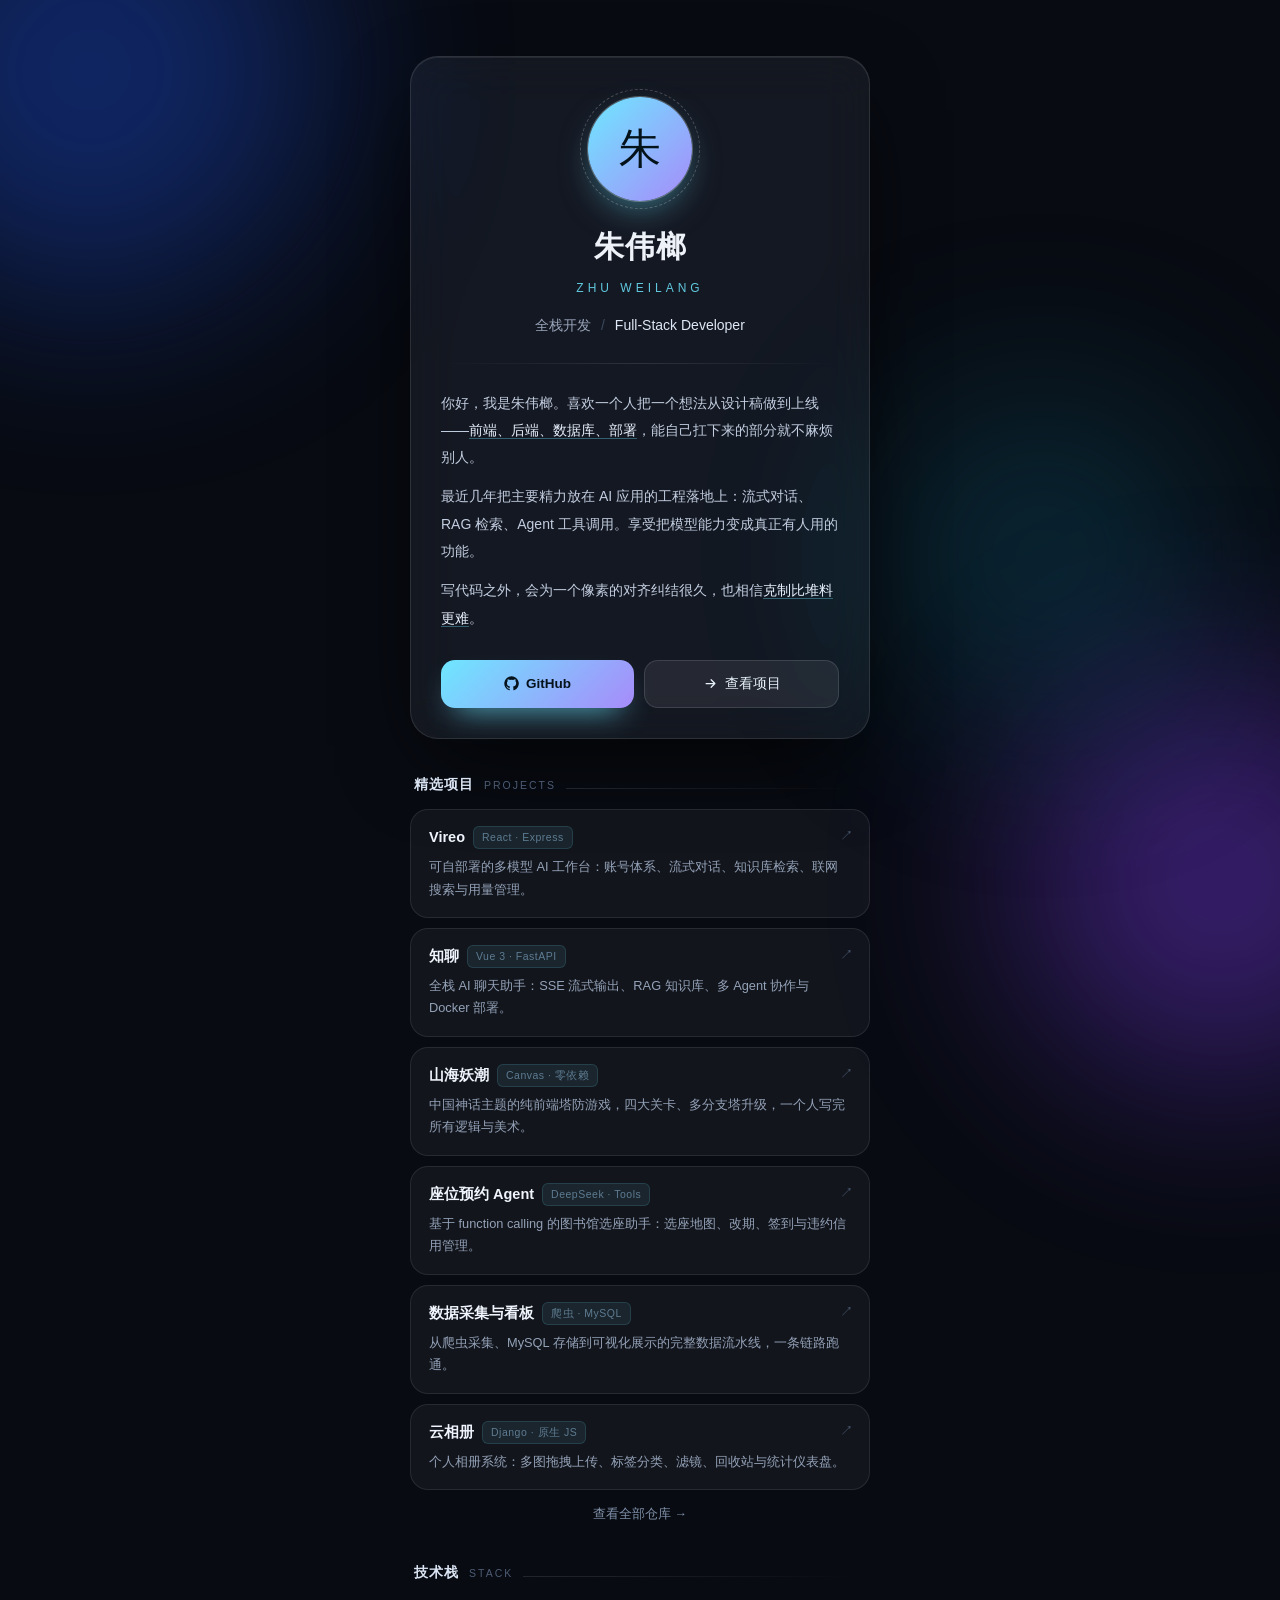
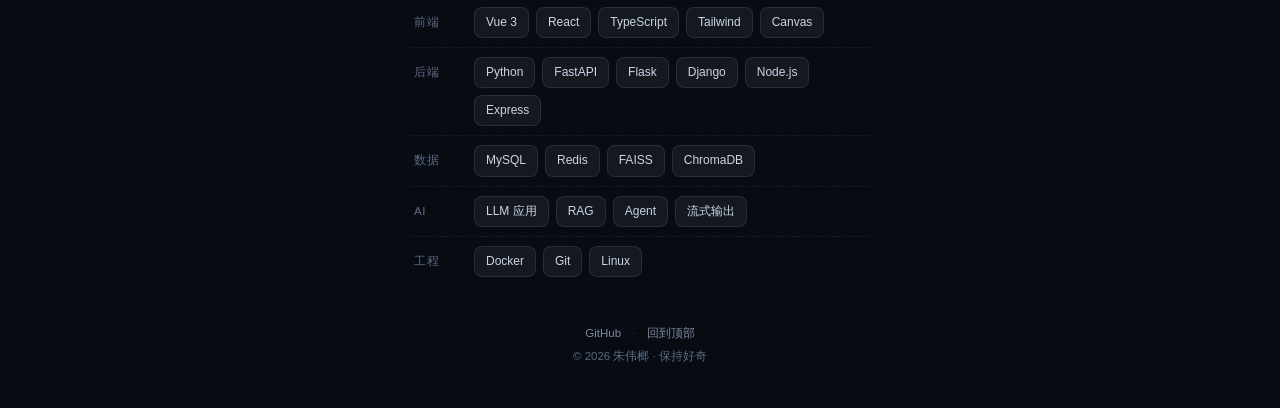
==== index.html @ ce448b97 "个人主页：朱伟榔 · 全栈开发" ====
<!DOCTYPE html>
<html lang="zh-CN">
<head>
<meta charset="UTF-8">
<meta name="viewport" content="width=device-width, initial-scale=1.0">
<title>朱伟榔 · 全栈开发</title>
<meta name="description" content="朱伟榔，全栈开发。用 Vue / React + Python / Node 把想法做成能用的产品，专注 AI 应用的工程落地。">
<meta property="og:title" content="朱伟榔 · 全栈开发">
<meta property="og:description" content="用 Vue / React + Python / Node 把想法做成能用的产品。">
<meta property="og:type" content="profile">
<link rel="icon" href="data:image/svg+xml,%3Csvg xmlns='http://www.w3.org/2000/svg' viewBox='0 0 100 100'%3E%3Cdefs%3E%3ClinearGradient id='g' x1='0' y1='0' x2='1' y2='1'%3E%3Cstop offset='0' stop-color='%236ee7ff'/%3E%3Cstop offset='1' stop-color='%23a78bfa'/%3E%3C/linearGradient%3E%3C/defs%3E%3Crect width='100' height='100' rx='24' fill='url(%23g)'/%3E%3Ctext x='50' y='50' font-size='56' font-family='PingFang SC,Microsoft YaHei,sans-serif' text-anchor='middle' dominant-baseline='central' fill='%2306131c'%3E朱%3C/text%3E%3C/svg%3E">
<style>
:root{--bg:#080b12;--text:#eef2f8;--muted:#98a5ba;--stroke:rgba(255,255,255,.11);--accent:#6ee7ff;--accent2:#a78bfa}
*{box-sizing:border-box;margin:0;padding:0;-webkit-tap-highlight-color:transparent}
html{scroll-behavior:smooth}
body{font-family:"PingFang SC","Hiragino Sans GB","Microsoft YaHei",-apple-system,BlinkMacSystemFont,"Segoe UI",sans-serif;
background:var(--bg);color:var(--text);line-height:1.6;min-height:100vh;padding:56px 20px 40px;overflow-x:hidden;
-webkit-font-smoothing:antialiased;display:flex;flex-direction:column;align-items:center}
.blob{position:fixed;border-radius:50%;filter:blur(100px);opacity:.42;pointer-events:none;z-index:0;animation:float 16s ease-in-out infinite}
.b1{width:460px;height:460px;background:#1d4ed8;top:-160px;left:-140px}
.b2{width:400px;height:400px;background:#7c3aed;bottom:-180px;right:-140px;animation-delay:-6s}
.b3{width:320px;height:320px;background:#0e7490;top:44%;right:6%;animation-delay:-11s;opacity:.3}
@keyframes float{0%,100%{transform:translate3d(0,0,0) scale(1)}50%{transform:translate3d(28px,-38px,0) scale(1.12)}}
.wrap{position:relative;z-index:1;width:100%;max-width:460px}
.wrap > *{animation:rise .85s cubic-bezier(.2,.8,.2,1) both}
.wrap > *:nth-child(2){animation-delay:.16s}
.wrap > *:nth-child(3){animation-delay:.26s}
.wrap > *:nth-child(4){animation-delay:.36s}
@keyframes rise{from{opacity:0;transform:translateY(22px)}to{opacity:1;transform:none}}
.card{background:rgba(255,255,255,.055);border:1px solid var(--stroke);border-radius:28px;padding:40px 30px 30px;
backdrop-filter:blur(24px) saturate(150%);-webkit-backdrop-filter:blur(24px) saturate(150%);
box-shadow:0 30px 90px -24px rgba(0,0,0,.9), inset 0 1px 0 rgba(255,255,255,.08);text-align:center}
.avatar{width:104px;height:104px;margin:0 auto 22px;border-radius:50%;display:grid;place-items:center;position:relative;
font-size:42px;font-weight:500;color:#04121a;background:linear-gradient(135deg,var(--accent),var(--accent2));
box-shadow:0 0 0 1px rgba(255,255,255,.28),0 14px 36px -10px rgba(110,231,255,.55)}
.avatar::after{content:"";position:absolute;inset:-8px;border-radius:50%;border:1px dashed rgba(255,255,255,.22);animation:spin 24s linear infinite}
.avatar img{width:100%;height:100%;border-radius:50%;object-fit:cover}
@keyframes spin{to{transform:rotate(360deg)}}
h1{font-size:30px;font-weight:600;letter-spacing:1px}
.pinyin{font-size:12px;letter-spacing:4px;color:var(--accent);margin-top:8px;opacity:.85}
.role{margin-top:16px;font-size:14px;color:var(--muted)}
.role b{color:#dfe8f6;font-weight:500}
.role span{display:inline-block;margin:0 6px;color:#3c4a60}
.divider{height:1px;margin:26px 0;background:linear-gradient(90deg,transparent,var(--stroke),transparent)}
.bio{font-size:14px;line-height:1.95;color:#c2cee0;text-align:left}
.bio + .bio{margin-top:12px}
.bio em{font-style:normal;color:#e9f2ff;border-bottom:1px solid rgba(110,231,255,.35)}
.links{display:flex;flex-wrap:wrap;gap:10px;margin-top:28px}
.btn{flex:1 1 0;min-width:104px;display:flex;align-items:center;justify-content:center;gap:7px;
padding:12px 10px;border-radius:14px;font-size:13.5px;font-weight:500;color:#e8f1fb;text-decoration:none;
font-family:inherit;background:rgba(255,255,255,.07);border:1px solid rgba(255,255,255,.12);
transition:transform .25s,background .25s,box-shadow .25s;cursor:pointer}
.btn:hover{background:rgba(255,255,255,.14);transform:translateY(-2px);box-shadow:0 12px 26px -12px rgba(0,0,0,.95)}
.btn.primary{background:linear-gradient(135deg,var(--accent),var(--accent2));color:#06131c;border:none;font-weight:600;
box-shadow:0 14px 30px -14px rgba(110,231,255,.9)}
.btn.primary:hover{filter:brightness(1.08)}
.btn svg{width:15px;height:15px;flex:none}
.section{margin-top:34px}
.sec-head{display:flex;align-items:baseline;gap:10px;margin:0 4px 14px}
.sec-head h2{font-size:14px;font-weight:600;letter-spacing:1px;color:#dae4f3}
.sec-head i{font-style:normal;font-size:10.5px;letter-spacing:2px;color:#4d5c74;text-transform:uppercase}
.sec-head .line{flex:1;height:1px;background:linear-gradient(90deg,var(--stroke),transparent)}
.pcard{display:block;text-decoration:none;color:inherit;padding:16px 18px;border-radius:18px;
background:rgba(255,255,255,.042);border:1px solid rgba(255,255,255,.09);
transition:transform .3s,border-color .3s,box-shadow .3s;position:relative;overflow:hidden}
.pcard + .pcard{margin-top:10px}
.pcard::before{content:"";position:absolute;inset:0;opacity:0;transition:opacity .35s;
background:radial-gradient(420px 120px at 12% 0%,rgba(110,231,255,.14),transparent 70%)}
.pcard:hover{transform:translateY(-3px);border-color:rgba(110,231,255,.34);box-shadow:0 18px 40px -24px rgba(110,231,255,.7)}
.pcard:hover::before{opacity:1}
.pcard .row{display:flex;align-items:center;gap:8px}
.pcard h3{font-size:14.5px;font-weight:600;color:#f0f5fd}
.pcard .stack{font-size:10.5px;letter-spacing:.5px;color:#5f7c92;padding:2px 8px;border-radius:6px;
background:rgba(110,231,255,.08);border:1px solid rgba(110,231,255,.14);white-space:nowrap}
.pcard p{font-size:12.8px;line-height:1.75;color:#94a2b8;margin-top:7px}
.pcard .arrow{position:absolute;right:16px;top:16px;color:#4a5a72;transition:.3s;font-size:13px}
.pcard:hover .arrow{color:var(--accent);transform:translate(2px,-2px)}
.more{display:flex;justify-content:center;margin-top:14px}
.more a{font-size:12.5px;color:#7f90a8;text-decoration:none;transition:.25s;border-bottom:1px solid transparent;padding-bottom:2px}
.more a:hover{color:var(--accent);border-color:rgba(110,231,255,.4)}
.stack-row{display:flex;gap:12px;align-items:flex-start;padding:9px 4px}
.stack-row + .stack-row{border-top:1px dashed rgba(255,255,255,.07)}
.stack-row .k{flex:none;width:48px;font-size:11.5px;color:#5c6b83;padding-top:6px;letter-spacing:.5px}
.stack-row .v{display:flex;flex-wrap:wrap;gap:7px}
.chip{font-size:12px;padding:5px 11px;border-radius:8px;color:#c8d6e8;background:rgba(255,255,255,.055);
border:1px solid rgba(255,255,255,.09);transition:.25s}
.chip:hover{color:#eaf6ff;background:rgba(110,231,255,.13);border-color:rgba(110,231,255,.4);transform:translateY(-1px)}
footer{margin-top:36px;text-align:center;font-size:11.5px;color:#5a6880;line-height:2}
footer a{color:#7d8ba3;text-decoration:none}
footer a:hover{color:var(--accent)}
.dot{margin:0 8px;color:#2f3a4c}
.toast{position:fixed;left:50%;bottom:36px;transform:translate(-50%,20px);background:rgba(16,22,33,.96);
border:1px solid var(--stroke);color:#e8f1fb;font-size:13px;padding:10px 22px;border-radius:999px;
opacity:0;pointer-events:none;transition:.3s;z-index:9;box-shadow:0 16px 40px -16px #000}
.toast.show{opacity:1;transform:translate(-50%,0)}
.reveal{opacity:0;transform:translateY(18px);transition:opacity .7s,transform .7s}
.reveal.in{opacity:1;transform:none}
@media (max-width:430px){
body{padding:32px 16px 28px}
.card{padding:34px 22px 24px;border-radius:22px}
h1{font-size:26px}
.avatar{width:92px;height:92px;font-size:38px}
.btn{flex:1 1 42%;font-size:13px}
}
@media (prefers-reduced-motion:reduce){*{animation:none!important;transition:none!important}.reveal{opacity:1;transform:none}}
</style>
</head>
<body>
<div class="blob b1"></div>
<div class="blob b2"></div>
<div class="blob b3"></div>

<div class="wrap">

<main class="card">
<!-- 有头像照片就换成：<img src="avatar.jpg" alt="朱伟榔"> -->
<div class="avatar">朱</div>

<h1>朱伟榔</h1>
<div class="pinyin">ZHU WEILANG</div>

<p class="role">全栈开发 <span>/</span> <b>Full-Stack Developer</b></p>

<div class="divider"></div>

<p class="bio">你好，我是朱伟榔。喜欢一个人把一个想法从设计稿做到上线——<em>前端、后端、数据库、部署</em>，能自己扛下来的部分就不麻烦别人。</p>
<p class="bio">最近几年把主要精力放在 AI 应用的工程落地上：流式对话、RAG 检索、Agent 工具调用。享受把模型能力变成真正有人用的功能。</p>
<p class="bio">写代码之外，会为一个像素的对齐纠结很久，也相信<em>克制比堆料更难</em>。</p>

<div class="links" id="links"></div>
</main>

<section class="section reveal" id="projects">
<div class="sec-head"><h2>精选项目</h2><i>Projects</i><span class="line"></span></div>

<a class="pcard" href="https://github.com/zhu-app/vireo" target="_blank" rel="noopener">
<span class="arrow">↗</span>
<div class="row"><h3>Vireo</h3><span class="stack">React · Express</span></div>
<p>可自部署的多模型 AI 工作台：账号体系、流式对话、知识库检索、联网搜索与用量管理。</p>
</a>

<a class="pcard" href="https://github.com/zhu-app/ai-chat-assistant" target="_blank" rel="noopener">
<span class="arrow">↗</span>
<div class="row"><h3>知聊</h3><span class="stack">Vue 3 · FastAPI</span></div>
<p>全栈 AI 聊天助手：SSE 流式输出、RAG 知识库、多 Agent 协作与 Docker 部署。</p>
</a>

<a class="pcard" href="https://github.com/zhu-app/shanhai-demon-tide" target="_blank" rel="noopener">
<span class="arrow">↗</span>
<div class="row"><h3>山海妖潮</h3><span class="stack">Canvas · 零依赖</span></div>
<p>中国神话主题的纯前端塔防游戏，四大关卡、多分支塔升级，一个人写完所有逻辑与美术。</p>
</a>
<a class="pcard" href="https://github.com/zhu-app/seat-reservation-agent" target="_blank" rel="noopener">
<span class="arrow">↗</span>
<div class="row"><h3>座位预约 Agent</h3><span class="stack">DeepSeek · Tools</span></div>
<p>基于 function calling 的图书馆选座助手：选座地图、改期、签到与违约信用管理。</p>
</a>

<a class="pcard" href="https://github.com/zhu-app/book-crawler-analytics" target="_blank" rel="noopener">
<span class="arrow">↗</span>
<div class="row"><h3>数据采集与看板</h3><span class="stack">爬虫 · MySQL</span></div>
<p>从爬虫采集、MySQL 存储到可视化展示的完整数据流水线，一条链路跑通。</p>
</a>

<a class="pcard" href="https://github.com/zhu-app/photo-gallery" target="_blank" rel="noopener">
<span class="arrow">↗</span>
<div class="row"><h3>云相册</h3><span class="stack">Django · 原生 JS</span></div>
<p>个人相册系统：多图拖拽上传、标签分类、滤镜、回收站与统计仪表盘。</p>
</a>

<div class="more">
<a href="https://github.com/zhu-app?tab=repositories" target="_blank" rel="noopener">查看全部仓库 →</a>
</div>
</section>

<section class="section reveal">
<div class="sec-head"><h2>技术栈</h2><i>Stack</i><span class="line"></span></div>

<div class="stack-row">
<span class="k">前端</span>
<span class="v">
<span class="chip">Vue 3</span><span class="chip">React</span>
<span class="chip">TypeScript</span><span class="chip">Tailwind</span>
<span class="chip">Canvas</span>
</span>
</div>
<div class="stack-row">
<span class="k">后端</span>
<span class="v">
<span class="chip">Python</span><span class="chip">FastAPI</span>
<span class="chip">Flask</span><span class="chip">Django</span>
<span class="chip">Node.js</span><span class="chip">Express</span>
</span>
</div>
<div class="stack-row">
<span class="k">数据</span>
<span class="v">
<span class="chip">MySQL</span><span class="chip">Redis</span>
<span class="chip">FAISS</span><span class="chip">ChromaDB</span>
</span>
</div>
<div class="stack-row">
<span class="k">AI</span>
<span class="v">
<span class="chip">LLM 应用</span><span class="chip">RAG</span>
<span class="chip">Agent</span><span class="chip">流式输出</span>
</span>
</div>
<div class="stack-row">
<span class="k">工程</span>
<span class="v">
<span class="chip">Docker</span><span class="chip">Git</span><span class="chip">Linux</span>
</span>
</div>
</section>

<footer class="reveal">
<div>
<a href="https://github.com/zhu-app" target="_blank" rel="noopener">GitHub</a>
<span class="dot">·</span>
<a href="#" onclick="window.scrollTo({top:0,behavior:'smooth'});return false;">回到顶部</a>
</div>
<div>© 2026 朱伟榔 · 保持好奇</div>
</footer>
</div>

<div class="toast" id="toast">微信号已复制</div>

<script>
/* ========= 想改联系方式，只改这里 ========= */
const CONFIG = {
github: "https://github.com/zhu-app",
email: "",      // 填邮箱才会出现「发邮件」按钮
wechat: ""      // 填微信号才会出现「复制微信」按钮
};

const icons = {
github: '<svg viewBox="0 0 24 24" fill="currentColor"><path d="M12 .5a11.5 11.5 0 0 0-3.64 22.42c.58.1.79-.25.79-.55v-2.1c-3.2.7-3.88-1.4-3.88-1.4-.53-1.35-1.3-1.71-1.3-1.71-1.06-.72.08-.7.08-.7 1.17.08 1.78 1.2 1.78 1.2 1.04 1.79 2.73 1.27 3.4.97.1-.76.4-1.27.73-1.56-2.55-.29-5.24-1.28-5.24-5.68 0-1.26.45-2.29 1.19-3.1-.12-.29-.52-1.46.11-3.05 0 0 .97-.31 3.18 1.18a11 11 0 0 1 5.8 0c2.2-1.49 3.17-1.18 3.17-1.18.63 1.59.23 2.76.12 3.05.74.81 1.18 1.84 1.18 3.1 0 4.41-2.69 5.39-5.25 5.67.41.36.78 1.06.78 2.14v3.17c0 .3.2.66.8.55A11.5 11.5 0 0 0 12 .5Z"/></svg>',
arrow: '<svg viewBox="0 0 24 24" fill="none" stroke="currentColor" stroke-width="2" stroke-linecap="round" stroke-linejoin="round"><path d="M5 12h14M13 6l6 6-6 6"/></svg>',
mail: '<svg viewBox="0 0 24 24" fill="none" stroke="currentColor" stroke-width="2" stroke-linecap="round" stroke-linejoin="round"><rect x="2" y="4" width="20" height="16" rx="2"/><path d="m22 7-10 6L2 7"/></svg>',
wechat: '<svg viewBox="0 0 24 24" fill="none" stroke="currentColor" stroke-width="2" stroke-linecap="round" stroke-linejoin="round"><path d="M8.5 4C4.9 4 2 6.4 2 9.4c0 1.7.9 3.2 2.4 4.2L4 16l2.5-1.3c.6.2 1.3.3 2 .3"/><path d="M22 15.2c0-2.6-2.5-4.7-5.5-4.7S11 12.6 11 15.2s2.5 4.7 5.5 4.7c.6 0 1.2-.1 1.7-.3L20.7 21l-.5-1.8c1.1-.9 1.8-2.3 1.8-4Z"/></svg>'
};

const links = document.getElementById('links');
function addBtn(html, attrs, primary) {
  const el = attrs.href ? document.createElement('a') : document.createElement('button');
  el.className = 'btn' + (primary ? ' primary' : '');
  el.innerHTML = html;
  Object.keys(attrs).forEach(function (k) { el.setAttribute(k, attrs[k]); });
  links.appendChild(el);
  return el;
}

addBtn(icons.github + 'GitHub', { href: CONFIG.github, target: '_blank', rel: 'noopener' }, true);
addBtn(icons.arrow + '查看项目', { href: '#projects' });
if (CONFIG.email) addBtn(icons.mail + '发邮件', { href: 'mailto:' + CONFIG.email });
if (CONFIG.wechat) addBtn(icons.wechat + '复制微信', { type: 'button', id: 'copyBtn' });

const copyBtn = document.getElementById('copyBtn');
if (copyBtn) {
  const toast = document.getElementById('toast');
  copyBtn.addEventListener('click', function () {
    const t = CONFIG.wechat;
    if (navigator.clipboard) {
      navigator.clipboard.writeText(t).catch(function () {});
    }
    toast.textContent = '微信号已复制：' + t;
    toast.classList.add('show');
    clearTimeout(window._tt);
    window._tt = setTimeout(function () { toast.classList.remove('show'); }, 1800);
  });
}

if ('IntersectionObserver' in window) {
  const io = new IntersectionObserver(function (entries) {
    entries.forEach(function (e) {
      if (e.isIntersecting) { e.target.classList.add('in'); io.unobserve(e.target); }
    });
  }, { threshold: 0.12 });
  document.querySelectorAll('.reveal').forEach(function (el) { io.observe(el); });
} else {
  document.querySelectorAll('.reveal').forEach(function (el) { el.classList.add('in'); });
}
</script>
</body>
</html>
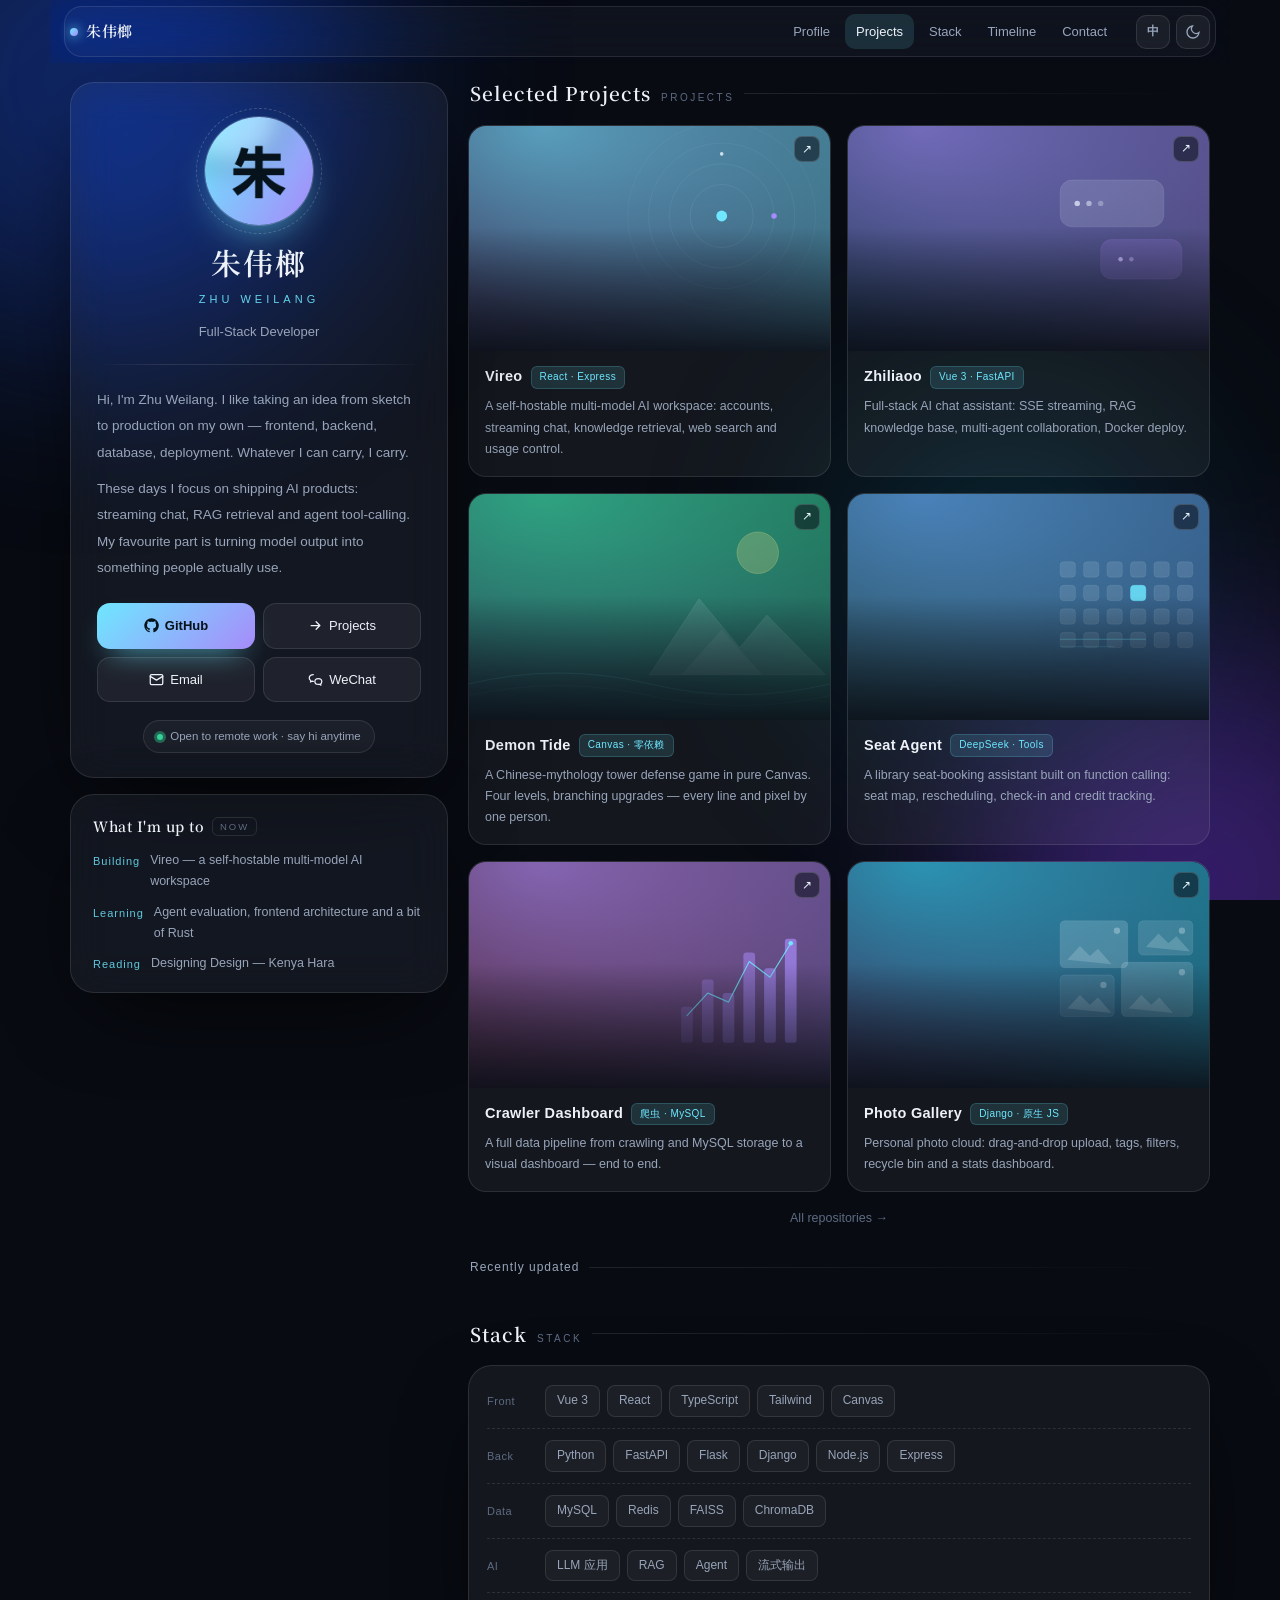
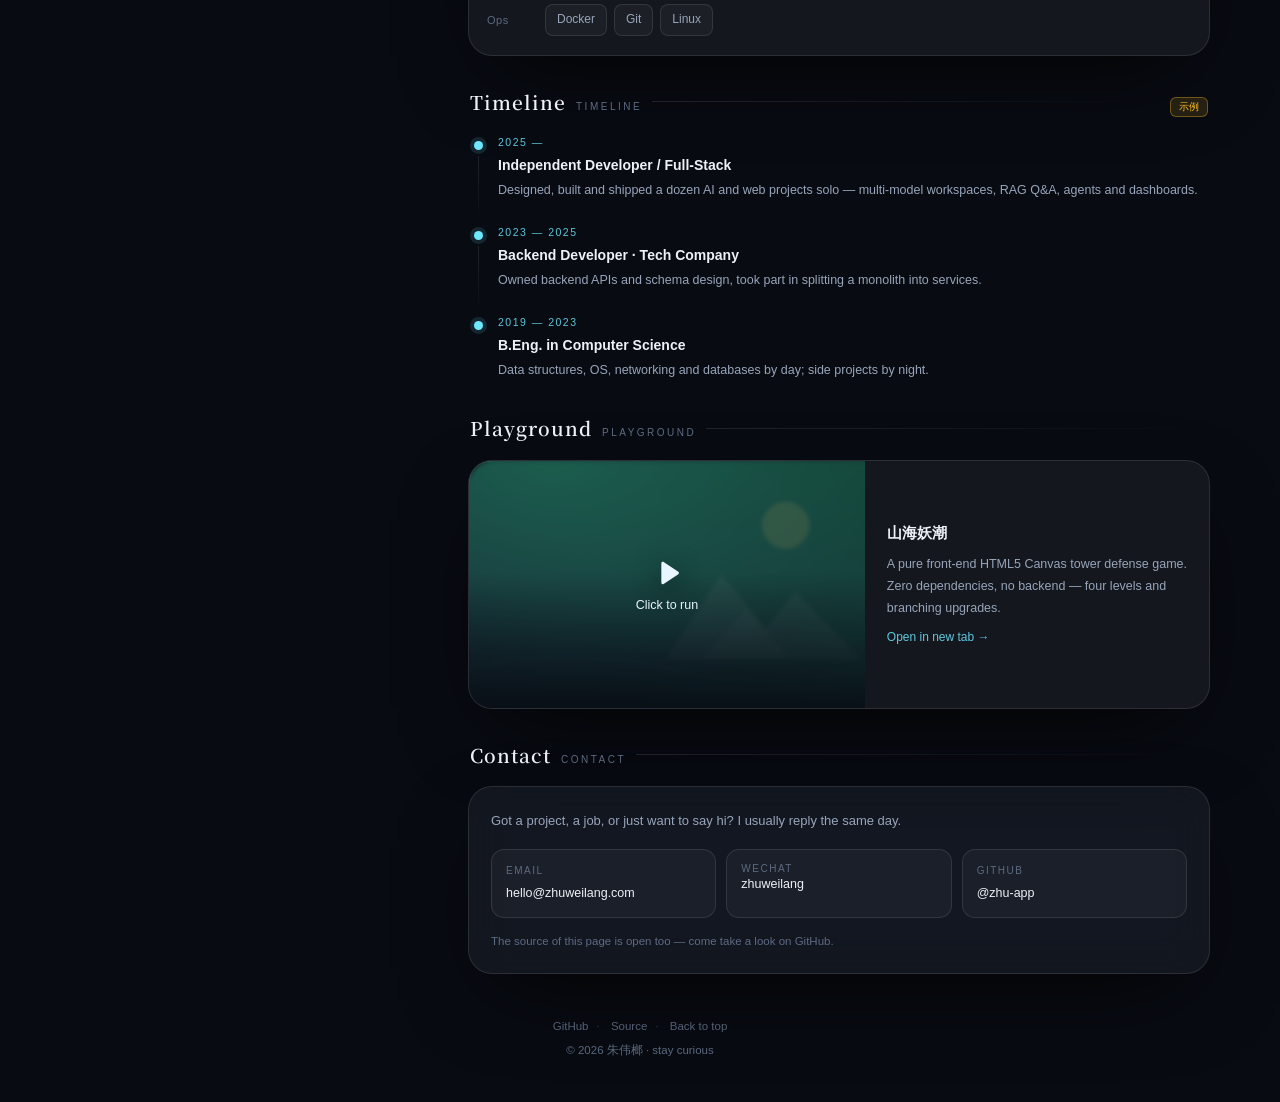
==== commit 59069efa: "升级为多页面结构：中英切换、明暗主题、项目封面、经历、试玩与自动同步仓库" ====
--- a/index.html
+++ b/index.html
@@ -1,286 +1,242 @@
 <!DOCTYPE html>
-<html lang="zh-CN">
+<html lang="zh-CN" data-theme="dark">
 <head>
 <meta charset="UTF-8">
 <meta name="viewport" content="width=device-width, initial-scale=1.0">
 <title>朱伟榔 · 全栈开发</title>
-<meta name="description" content="朱伟榔，全栈开发。用 Vue / React + Python / Node 把想法做成能用的产品，专注 AI 应用的工程落地。">
+<meta name="description" content="朱伟榔，全栈开发。用 Vue / React + Python / Node 把想法做成能用的产品，专注 AI 应用的工程落地：流式对话、RAG、Agent。">
+<link rel="canonical" href="https://zhu-app.github.io/">
+<meta name="author" content="朱伟榔">
+<meta name="theme-color" content="#080b12" media="(prefers-color-scheme: dark)">
+<meta name="theme-color" content="#f3f5f9" media="(prefers-color-scheme: light)">
+
+<!-- Open Graph / 社交分享 -->
+<meta property="og:type" content="profile">
+<meta property="og:site_name" content="朱伟榔">
 <meta property="og:title" content="朱伟榔 · 全栈开发">
 <meta property="og:description" content="用 Vue / React + Python / Node 把想法做成能用的产品。">
-<meta property="og:type" content="profile">
-<link rel="icon" href="data:image/svg+xml,%3Csvg xmlns='http://www.w3.org/2000/svg' viewBox='0 0 100 100'%3E%3Cdefs%3E%3ClinearGradient id='g' x1='0' y1='0' x2='1' y2='1'%3E%3Cstop offset='0' stop-color='%236ee7ff'/%3E%3Cstop offset='1' stop-color='%23a78bfa'/%3E%3C/linearGradient%3E%3C/defs%3E%3Crect width='100' height='100' rx='24' fill='url(%23g)'/%3E%3Ctext x='50' y='50' font-size='56' font-family='PingFang SC,Microsoft YaHei,sans-serif' text-anchor='middle' dominant-baseline='central' fill='%2306131c'%3E朱%3C/text%3E%3C/svg%3E">
-<style>
-:root{--bg:#080b12;--text:#eef2f8;--muted:#98a5ba;--stroke:rgba(255,255,255,.11);--accent:#6ee7ff;--accent2:#a78bfa}
-*{box-sizing:border-box;margin:0;padding:0;-webkit-tap-highlight-color:transparent}
-html{scroll-behavior:smooth}
-body{font-family:"PingFang SC","Hiragino Sans GB","Microsoft YaHei",-apple-system,BlinkMacSystemFont,"Segoe UI",sans-serif;
-background:var(--bg);color:var(--text);line-height:1.6;min-height:100vh;padding:56px 20px 40px;overflow-x:hidden;
--webkit-font-smoothing:antialiased;display:flex;flex-direction:column;align-items:center}
-.blob{position:fixed;border-radius:50%;filter:blur(100px);opacity:.42;pointer-events:none;z-index:0;animation:float 16s ease-in-out infinite}
-.b1{width:460px;height:460px;background:#1d4ed8;top:-160px;left:-140px}
-.b2{width:400px;height:400px;background:#7c3aed;bottom:-180px;right:-140px;animation-delay:-6s}
-.b3{width:320px;height:320px;background:#0e7490;top:44%;right:6%;animation-delay:-11s;opacity:.3}
-@keyframes float{0%,100%{transform:translate3d(0,0,0) scale(1)}50%{transform:translate3d(28px,-38px,0) scale(1.12)}}
-.wrap{position:relative;z-index:1;width:100%;max-width:460px}
-.wrap > *{animation:rise .85s cubic-bezier(.2,.8,.2,1) both}
-.wrap > *:nth-child(2){animation-delay:.16s}
-.wrap > *:nth-child(3){animation-delay:.26s}
-.wrap > *:nth-child(4){animation-delay:.36s}
-@keyframes rise{from{opacity:0;transform:translateY(22px)}to{opacity:1;transform:none}}
-.card{background:rgba(255,255,255,.055);border:1px solid var(--stroke);border-radius:28px;padding:40px 30px 30px;
-backdrop-filter:blur(24px) saturate(150%);-webkit-backdrop-filter:blur(24px) saturate(150%);
-box-shadow:0 30px 90px -24px rgba(0,0,0,.9), inset 0 1px 0 rgba(255,255,255,.08);text-align:center}
-.avatar{width:104px;height:104px;margin:0 auto 22px;border-radius:50%;display:grid;place-items:center;position:relative;
-font-size:42px;font-weight:500;color:#04121a;background:linear-gradient(135deg,var(--accent),var(--accent2));
-box-shadow:0 0 0 1px rgba(255,255,255,.28),0 14px 36px -10px rgba(110,231,255,.55)}
-.avatar::after{content:"";position:absolute;inset:-8px;border-radius:50%;border:1px dashed rgba(255,255,255,.22);animation:spin 24s linear infinite}
-.avatar img{width:100%;height:100%;border-radius:50%;object-fit:cover}
-@keyframes spin{to{transform:rotate(360deg)}}
-h1{font-size:30px;font-weight:600;letter-spacing:1px}
-.pinyin{font-size:12px;letter-spacing:4px;color:var(--accent);margin-top:8px;opacity:.85}
-.role{margin-top:16px;font-size:14px;color:var(--muted)}
-.role b{color:#dfe8f6;font-weight:500}
-.role span{display:inline-block;margin:0 6px;color:#3c4a60}
-.divider{height:1px;margin:26px 0;background:linear-gradient(90deg,transparent,var(--stroke),transparent)}
-.bio{font-size:14px;line-height:1.95;color:#c2cee0;text-align:left}
-.bio + .bio{margin-top:12px}
-.bio em{font-style:normal;color:#e9f2ff;border-bottom:1px solid rgba(110,231,255,.35)}
-.links{display:flex;flex-wrap:wrap;gap:10px;margin-top:28px}
-.btn{flex:1 1 0;min-width:104px;display:flex;align-items:center;justify-content:center;gap:7px;
-padding:12px 10px;border-radius:14px;font-size:13.5px;font-weight:500;color:#e8f1fb;text-decoration:none;
-font-family:inherit;background:rgba(255,255,255,.07);border:1px solid rgba(255,255,255,.12);
-transition:transform .25s,background .25s,box-shadow .25s;cursor:pointer}
-.btn:hover{background:rgba(255,255,255,.14);transform:translateY(-2px);box-shadow:0 12px 26px -12px rgba(0,0,0,.95)}
-.btn.primary{background:linear-gradient(135deg,var(--accent),var(--accent2));color:#06131c;border:none;font-weight:600;
-box-shadow:0 14px 30px -14px rgba(110,231,255,.9)}
-.btn.primary:hover{filter:brightness(1.08)}
-.btn svg{width:15px;height:15px;flex:none}
-.section{margin-top:34px}
-.sec-head{display:flex;align-items:baseline;gap:10px;margin:0 4px 14px}
-.sec-head h2{font-size:14px;font-weight:600;letter-spacing:1px;color:#dae4f3}
-.sec-head i{font-style:normal;font-size:10.5px;letter-spacing:2px;color:#4d5c74;text-transform:uppercase}
-.sec-head .line{flex:1;height:1px;background:linear-gradient(90deg,var(--stroke),transparent)}
-.pcard{display:block;text-decoration:none;color:inherit;padding:16px 18px;border-radius:18px;
-background:rgba(255,255,255,.042);border:1px solid rgba(255,255,255,.09);
-transition:transform .3s,border-color .3s,box-shadow .3s;position:relative;overflow:hidden}
-.pcard + .pcard{margin-top:10px}
-.pcard::before{content:"";position:absolute;inset:0;opacity:0;transition:opacity .35s;
-background:radial-gradient(420px 120px at 12% 0%,rgba(110,231,255,.14),transparent 70%)}
-.pcard:hover{transform:translateY(-3px);border-color:rgba(110,231,255,.34);box-shadow:0 18px 40px -24px rgba(110,231,255,.7)}
-.pcard:hover::before{opacity:1}
-.pcard .row{display:flex;align-items:center;gap:8px}
-.pcard h3{font-size:14.5px;font-weight:600;color:#f0f5fd}
-.pcard .stack{font-size:10.5px;letter-spacing:.5px;color:#5f7c92;padding:2px 8px;border-radius:6px;
-background:rgba(110,231,255,.08);border:1px solid rgba(110,231,255,.14);white-space:nowrap}
-.pcard p{font-size:12.8px;line-height:1.75;color:#94a2b8;margin-top:7px}
-.pcard .arrow{position:absolute;right:16px;top:16px;color:#4a5a72;transition:.3s;font-size:13px}
-.pcard:hover .arrow{color:var(--accent);transform:translate(2px,-2px)}
-.more{display:flex;justify-content:center;margin-top:14px}
-.more a{font-size:12.5px;color:#7f90a8;text-decoration:none;transition:.25s;border-bottom:1px solid transparent;padding-bottom:2px}
-.more a:hover{color:var(--accent);border-color:rgba(110,231,255,.4)}
-.stack-row{display:flex;gap:12px;align-items:flex-start;padding:9px 4px}
-.stack-row + .stack-row{border-top:1px dashed rgba(255,255,255,.07)}
-.stack-row .k{flex:none;width:48px;font-size:11.5px;color:#5c6b83;padding-top:6px;letter-spacing:.5px}
-.stack-row .v{display:flex;flex-wrap:wrap;gap:7px}
-.chip{font-size:12px;padding:5px 11px;border-radius:8px;color:#c8d6e8;background:rgba(255,255,255,.055);
-border:1px solid rgba(255,255,255,.09);transition:.25s}
-.chip:hover{color:#eaf6ff;background:rgba(110,231,255,.13);border-color:rgba(110,231,255,.4);transform:translateY(-1px)}
-footer{margin-top:36px;text-align:center;font-size:11.5px;color:#5a6880;line-height:2}
-footer a{color:#7d8ba3;text-decoration:none}
-footer a:hover{color:var(--accent)}
-.dot{margin:0 8px;color:#2f3a4c}
-.toast{position:fixed;left:50%;bottom:36px;transform:translate(-50%,20px);background:rgba(16,22,33,.96);
-border:1px solid var(--stroke);color:#e8f1fb;font-size:13px;padding:10px 22px;border-radius:999px;
-opacity:0;pointer-events:none;transition:.3s;z-index:9;box-shadow:0 16px 40px -16px #000}
-.toast.show{opacity:1;transform:translate(-50%,0)}
-.reveal{opacity:0;transform:translateY(18px);transition:opacity .7s,transform .7s}
-.reveal.in{opacity:1;transform:none}
-@media (max-width:430px){
-body{padding:32px 16px 28px}
-.card{padding:34px 22px 24px;border-radius:22px}
-h1{font-size:26px}
-.avatar{width:92px;height:92px;font-size:38px}
-.btn{flex:1 1 42%;font-size:13px}
+<meta property="og:url" content="https://zhu-app.github.io/">
+<meta property="og:image" content="https://zhu-app.github.io/assets/img/og.png">
+<meta property="og:image:width" content="1200">
+<meta property="og:image:height" content="630">
+<meta property="profile:username" content="zhu-app">
+<meta name="twitter:card" content="summary_large_image">
+<meta name="twitter:title" content="朱伟榔 · 全栈开发">
+<meta name="twitter:description" content="用 Vue / React + Python / Node 把想法做成能用的产品。">
+<meta name="twitter:image" content="https://zhu-app.github.io/assets/img/og.png">
+
+<link rel="icon" href="assets/img/icon-192.png" sizes="192x192">
+<link rel="apple-touch-icon" href="assets/img/icon-192.png">
+<link rel="manifest" href="manifest.webmanifest">
+<link rel="preconnect" href="https://fonts.googleapis.com">
+<link rel="preconnect" href="https://fonts.gstatic.com" crossorigin>
+<link href="https://fonts.googleapis.com/css2?family=Noto+Serif+SC:wght@500;600&display=swap" rel="stylesheet">
+<link rel="stylesheet" href="assets/css/style.css">
+
+<script type="application/ld+json">
+{
+  "@context": "https://schema.org",
+  "@type": "Person",
+  "name": "朱伟榔",
+  "alternateName": "Zhu Weilang",
+  "jobTitle": "全栈开发 / Full-Stack Developer",
+  "url": "https://zhu-app.github.io/",
+  "image": "https://zhu-app.github.io/assets/img/avatar.png",
+  "sameAs": ["https://github.com/zhu-app"],
+  "knowsAbout": ["Vue.js", "React", "TypeScript", "Python", "FastAPI", "Node.js", "LLM", "RAG", "Agent"]
 }
-@media (prefers-reduced-motion:reduce){*{animation:none!important;transition:none!important}.reveal{opacity:1;transform:none}}
-</style>
+</script>
 </head>
 <body>
-<div class="blob b1"></div>
-<div class="blob b2"></div>
-<div class="blob b3"></div>
-
-<div class="wrap">
-
-<main class="card">
-<!-- 有头像照片就换成：<img src="avatar.jpg" alt="朱伟榔"> -->
-<div class="avatar">朱</div>
-
-<h1>朱伟榔</h1>
-<div class="pinyin">ZHU WEILANG</div>
-
-<p class="role">全栈开发 <span>/</span> <b>Full-Stack Developer</b></p>
-
-<div class="divider"></div>
-
-<p class="bio">你好，我是朱伟榔。喜欢一个人把一个想法从设计稿做到上线——<em>前端、后端、数据库、部署</em>，能自己扛下来的部分就不麻烦别人。</p>
-<p class="bio">最近几年把主要精力放在 AI 应用的工程落地上：流式对话、RAG 检索、Agent 工具调用。享受把模型能力变成真正有人用的功能。</p>
-<p class="bio">写代码之外，会为一个像素的对齐纠结很久，也相信<em>克制比堆料更难</em>。</p>
-
-<div class="links" id="links"></div>
+<div class="bg" aria-hidden="true"><span class="blob b1"></span><span class="blob b2"></span><span class="blob b3"></span></div>
+
+<header class="nav">
+  <a class="brand" href="#home"><span class="brand-dot"></span>朱伟榔</a>
+  <nav class="navlinks">
+    <a href="#home" data-i18n="nav.home">名片</a>
+    <a href="#projects" data-i18n="nav.projects">项目</a>
+    <a href="#stack" data-i18n="nav.stack">技术栈</a>
+    <a href="#timeline" data-i18n="nav.timeline">经历</a>
+    <a href="#contact" data-i18n="nav.contact">联系</a>
+  </nav>
+  <div class="controls">
+    <button id="langBtn" class="ctrl" title="切换语言 / Switch language" aria-label="Switch language">EN</button>
+    <button id="themeBtn" class="ctrl" title="切换主题 / Toggle theme" aria-label="Toggle theme">
+      <svg class="i-moon" viewBox="0 0 24 24" fill="none" stroke="currentColor" stroke-width="2" stroke-linecap="round"><path d="M21 12.8A9 9 0 1 1 11.2 3a7 7 0 0 0 9.8 9.8Z"/></svg>
+      <svg class="i-sun" viewBox="0 0 24 24" fill="none" stroke="currentColor" stroke-width="2" stroke-linecap="round"><circle cx="12" cy="12" r="4"/><path d="M12 2v2M12 20v2M2 12h2M20 12h2M4.9 4.9l1.4 1.4M17.7 17.7l1.4 1.4M19.1 4.9l-1.4 1.4M6.3 17.7l-1.4 1.4"/></svg>
+    </button>
+  </div>
+</header>
+
+<main class="layout">
+  <aside class="side">
+    <section class="card hero" id="home">
+      <div class="avatar-wrap">
+        <img class="avatar" src="assets/img/avatar.png" alt="朱伟榔的头像" width="108" height="108">
+        <span class="ring"></span>
+      </div>
+      <h1>朱伟榔</h1>
+      <p class="pinyin">ZHU WEILANG</p>
+      <p class="role" data-i18n="hero.role">全栈开发 / Full-Stack Developer</p>
+
+      <div class="divider"></div>
+
+      <p class="bio" data-i18n="hero.bio1">你好，我是朱伟榔。喜欢一个人把一个想法从设计稿做到上线——前端、后端、数据库、部署，能自己扛下来的部分就不麻烦别人。</p>
+      <p class="bio" data-i18n="hero.bio2">最近几年把主要精力放在 AI 应用的工程落地上：流式对话、RAG 检索、Agent 工具调用。享受把模型能力变成真正有人用的功能。</p>
+
+      <div class="links" id="links"></div>
+
+      <div class="status"><span class="pulse"></span><span data-i18n="hero.status">开放远程合作 · 随时可以聊聊</span></div>
+    </section>
+
+    <section class="card now">
+      <div class="card-head"><h2 data-i18n="now.title">最近在忙</h2><span class="tag-mini">Now</span></div>
+      <ul class="now-list">
+        <li><span class="k" data-i18n="now.k1">在做</span><span class="v" data-i18n="now.v1">Vireo —— 可自部署的多模型 AI 工作台</span></li>
+        <li><span class="k" data-i18n="now.k2">在学</span><span class="v" data-i18n="now.v2">Agent 评测、前端工程化与一点 Rust</span></li>
+        <li><span class="k" data-i18n="now.k3">在读</span><span class="v" data-i18n="now.v3">《设计中的设计》原研哉</span></li>
+      </ul>
+    </section>
+  </aside>
+
+  <div class="main-col">
+    <section class="block" id="projects">
+      <div class="sec-head">
+        <h2 data-i18n="projects.title">精选项目</h2><span class="sub">Projects</span><span class="line"></span>
+      </div>
+      <div class="grid">
+        <a class="pcard reveal" href="https://github.com/zhu-app/vireo" target="_blank" rel="noopener">
+          <div class="cover"><img src="assets/img/cover-vireo.svg" alt="Vireo 项目封面" loading="lazy" width="800" height="500"><span class="arrow">↗</span></div>
+          <div class="pbody">
+            <div class="prow"><h3>Vireo</h3><span class="stack">React · Express</span></div>
+            <p data-i18n="p.vireo">可自部署的多模型 AI 工作台：账号体系、流式对话、知识库检索、联网搜索与用量管理。</p>
+          </div>
+        </a>
+        <a class="pcard reveal" href="https://github.com/zhu-app/ai-chat-assistant" target="_blank" rel="noopener">
+          <div class="cover"><img src="assets/img/cover-zhiliao.svg" alt="知聊 项目封面" loading="lazy" width="800" height="500"><span class="arrow">↗</span></div>
+          <div class="pbody">
+            <div class="prow"><h3 data-i18n="p.zhiliao.t">知聊</h3><span class="stack">Vue 3 · FastAPI</span></div>
+            <p data-i18n="p.zhiliao">全栈 AI 聊天助手：SSE 流式输出、RAG 知识库、多 Agent 协作与 Docker 部署。</p>
+          </div>
+        </a>
+        <a class="pcard reveal" href="https://github.com/zhu-app/shanhai-demon-tide" target="_blank" rel="noopener">
+          <div class="cover"><img src="assets/img/cover-shanhai.svg" alt="山海妖潮 项目封面" loading="lazy" width="800" height="500"><span class="arrow">↗</span></div>
+          <div class="pbody">
+            <div class="prow"><h3 data-i18n="p.shanhai.t">山海妖潮</h3><span class="stack">Canvas · 零依赖</span></div>
+            <p data-i18n="p.shanhai">中国神话主题的纯前端塔防游戏，四大关卡、多分支塔升级，所有逻辑与美术都是一个人写的。</p>
+          </div>
+        </a>
+        <a class="pcard reveal" href="https://github.com/zhu-app/seat-reservation-agent" target="_blank" rel="noopener">
+          <div class="cover"><img src="assets/img/cover-seat.svg" alt="座位预约 Agent 项目封面" loading="lazy" width="800" height="500"><span class="arrow">↗</span></div>
+          <div class="pbody">
+            <div class="prow"><h3 data-i18n="p.seat.t">座位预约 Agent</h3><span class="stack">DeepSeek · Tools</span></div>
+            <p data-i18n="p.seat">基于 function calling 的图书馆选座助手：选座地图、改期、签到与违约信用管理。</p>
+          </div>
+        </a>
+        <a class="pcard reveal" href="https://github.com/zhu-app/book-crawler-analytics" target="_blank" rel="noopener">
+          <div class="cover"><img src="assets/img/cover-data.svg" alt="数据采集看板 项目封面" loading="lazy" width="800" height="500"><span class="arrow">↗</span></div>
+          <div class="pbody">
+            <div class="prow"><h3 data-i18n="p.data.t">数据采集看板</h3><span class="stack">爬虫 · MySQL</span></div>
+            <p data-i18n="p.data">从爬虫采集、MySQL 存储到可视化展示的完整数据流水线，一条链路跑通。</p>
+          </div>
+        </a>
+        <a class="pcard reveal" href="https://github.com/zhu-app/photo-gallery" target="_blank" rel="noopener">
+          <div class="cover"><img src="assets/img/cover-gallery.svg" alt="云相册 项目封面" loading="lazy" width="800" height="500"><span class="arrow">↗</span></div>
+          <div class="pbody">
+            <div class="prow"><h3 data-i18n="p.gallery.t">云相册</h3><span class="stack">Django · 原生 JS</span></div>
+            <p data-i18n="p.gallery">个人相册系统：多图拖拽上传、标签分类、滤镜、回收站与统计仪表盘。</p>
+          </div>
+        </a>
+      </div>
+      <div class="more-row">
+        <a href="https://github.com/zhu-app?tab=repositories" target="_blank" rel="noopener" data-i18n="projects.more">查看全部仓库 →</a>
+      </div>
+      <div class="sec-sub-head" id="latestHead" hidden>
+        <h3 data-i18n="projects.latest">最近更新</h3><span class="line"></span>
+      </div>
+      <div class="latest" id="latestList" hidden></div>
+    </section>
+
+    <section class="block" id="stack">
+      <div class="sec-head"><h2 data-i18n="stack.title">技术栈</h2><span class="sub">Stack</span><span class="line"></span></div>
+      <div class="stack-wrap">
+        <div class="stack-row"><span class="k" data-i18n="stack.front">前端</span><span class="v"><span class="chip">Vue 3</span><span class="chip">React</span><span class="chip">TypeScript</span><span class="chip">Tailwind</span><span class="chip">Canvas</span></span></div>
+        <div class="stack-row"><span class="k" data-i18n="stack.back">后端</span><span class="v"><span class="chip">Python</span><span class="chip">FastAPI</span><span class="chip">Flask</span><span class="chip">Django</span><span class="chip">Node.js</span><span class="chip">Express</span></span></div>
+        <div class="stack-row"><span class="k" data-i18n="stack.data">数据</span><span class="v"><span class="chip">MySQL</span><span class="chip">Redis</span><span class="chip">FAISS</span><span class="chip">ChromaDB</span></span></div>
+        <div class="stack-row"><span class="k" data-i18n="stack.ai">AI</span><span class="v"><span class="chip">LLM 应用</span><span class="chip">RAG</span><span class="chip">Agent</span><span class="chip">流式输出</span></span></div>
+        <div class="stack-row"><span class="k" data-i18n="stack.ops">工程</span><span class="v"><span class="chip">Docker</span><span class="chip">Git</span><span class="chip">Linux</span></span></div>
+      </div>
+    </section>
+
+    <section class="block" id="timeline">
+      <div class="sec-head">
+        <h2 data-i18n="timeline.title">经历</h2><span class="sub">Timeline</span><span class="line"></span>
+        <button class="mark" id="markBtn" title="示例内容，待替换">示例</button>
+      </div>
+      <ol class="tl">
+        <li>
+          <span class="tl-year">2025 — </span>
+          <div class="tl-body">
+            <h3 data-i18n="tl1.t">独立开发 / 全栈</h3>
+            <p data-i18n="tl1.d">一个人从需求、设计到部署，做了十几个 AI 与 Web 项目，涵盖多模型工作台、RAG 问答、Agent 与数据看板。</p>
+          </div>
+        </li>
+        <li>
+          <span class="tl-year">2023 — 2025</span>
+          <div class="tl-body">
+            <h3 data-i18n="tl2.t">某科技公司 · 后端开发</h3>
+            <p data-i18n="tl2.d">负责业务系统后端接口与数据库设计，参与从单体到服务拆分的迁移。</p>
+          </div>
+        </li>
+        <li>
+          <span class="tl-year">2019 — 2023</span>
+          <div class="tl-body">
+            <h3 data-i18n="tl3.t">计算机相关专业 · 本科</h3>
+            <p data-i18n="tl3.d">系统学了数据结构、操作系统、网络与数据库，课余时间基本都在写项目。</p>
+          </div>
+        </li>
+      </ol>
+    </section>
+
+    <section class="block" id="play">
+      <div class="sec-head"><h2 data-i18n="play.title">玩一下</h2><span class="sub">Playground</span><span class="line"></span></div>
+      <div class="play-card">
+        <div class="play-frame" id="playFrame">
+          <img src="assets/img/cover-shanhai.svg" alt="山海妖潮 游戏预览" loading="lazy">
+          <button class="play-btn" id="playBtn">
+            <svg viewBox="0 0 24 24" fill="currentColor"><path d="M8 5.1v13.8c0 .8.9 1.3 1.6.8l10.4-6.9c.6-.4.6-1.3 0-1.7L9.6 4.2C8.9 3.7 8 4.2 8 5.1Z"/></svg>
+            <span data-i18n="play.btn">点击运行</span>
+          </button>
+        </div>
+        <div class="play-body">
+          <h3>山海妖潮</h3>
+          <p data-i18n="play.desc">纯前端 HTML5 Canvas 塔防游戏，零依赖、无后端。四大关卡、多分支塔升级，同学都在这儿摸鱼。</p>
+          <a class="mini-link" href="https://zhu-app.github.io/shanhai-demon-tide/" target="_blank" rel="noopener" data-i18n="play.open">新标签页打开 →</a>
+        </div>
+      </div>
+    </section>
+
+    <section class="block" id="contact">
+      <div class="sec-head"><h2 data-i18n="contact.title">联系</h2><span class="sub">Contact</span><span class="line"></span></div>
+      <div class="card contact-card">
+        <p class="contact-desc" data-i18n="contact.desc">有项目想聊、想招人、或者只是想认识一下，随时找我。邮件一般当天回。</p>
+        <div class="contact-grid" id="contactGrid"></div>
+        <p class="contact-note" data-i18n="contact.note">这个页面的源码也是开源的，欢迎来 GitHub 看。</p>
+      </div>
+    </section>
+  </div>
 </main>
 
-<section class="section reveal" id="projects">
-<div class="sec-head"><h2>精选项目</h2><i>Projects</i><span class="line"></span></div>
-
-<a class="pcard" href="https://github.com/zhu-app/vireo" target="_blank" rel="noopener">
-<span class="arrow">↗</span>
-<div class="row"><h3>Vireo</h3><span class="stack">React · Express</span></div>
-<p>可自部署的多模型 AI 工作台：账号体系、流式对话、知识库检索、联网搜索与用量管理。</p>
-</a>
-
-<a class="pcard" href="https://github.com/zhu-app/ai-chat-assistant" target="_blank" rel="noopener">
-<span class="arrow">↗</span>
-<div class="row"><h3>知聊</h3><span class="stack">Vue 3 · FastAPI</span></div>
-<p>全栈 AI 聊天助手：SSE 流式输出、RAG 知识库、多 Agent 协作与 Docker 部署。</p>
-</a>
-
-<a class="pcard" href="https://github.com/zhu-app/shanhai-demon-tide" target="_blank" rel="noopener">
-<span class="arrow">↗</span>
-<div class="row"><h3>山海妖潮</h3><span class="stack">Canvas · 零依赖</span></div>
-<p>中国神话主题的纯前端塔防游戏，四大关卡、多分支塔升级，一个人写完所有逻辑与美术。</p>
-</a>
-<a class="pcard" href="https://github.com/zhu-app/seat-reservation-agent" target="_blank" rel="noopener">
-<span class="arrow">↗</span>
-<div class="row"><h3>座位预约 Agent</h3><span class="stack">DeepSeek · Tools</span></div>
-<p>基于 function calling 的图书馆选座助手：选座地图、改期、签到与违约信用管理。</p>
-</a>
-
-<a class="pcard" href="https://github.com/zhu-app/book-crawler-analytics" target="_blank" rel="noopener">
-<span class="arrow">↗</span>
-<div class="row"><h3>数据采集与看板</h3><span class="stack">爬虫 · MySQL</span></div>
-<p>从爬虫采集、MySQL 存储到可视化展示的完整数据流水线，一条链路跑通。</p>
-</a>
-
-<a class="pcard" href="https://github.com/zhu-app/photo-gallery" target="_blank" rel="noopener">
-<span class="arrow">↗</span>
-<div class="row"><h3>云相册</h3><span class="stack">Django · 原生 JS</span></div>
-<p>个人相册系统：多图拖拽上传、标签分类、滤镜、回收站与统计仪表盘。</p>
-</a>
-
-<div class="more">
-<a href="https://github.com/zhu-app?tab=repositories" target="_blank" rel="noopener">查看全部仓库 →</a>
-</div>
-</section>
-
-<section class="section reveal">
-<div class="sec-head"><h2>技术栈</h2><i>Stack</i><span class="line"></span></div>
-
-<div class="stack-row">
-<span class="k">前端</span>
-<span class="v">
-<span class="chip">Vue 3</span><span class="chip">React</span>
-<span class="chip">TypeScript</span><span class="chip">Tailwind</span>
-<span class="chip">Canvas</span>
-</span>
-</div>
-<div class="stack-row">
-<span class="k">后端</span>
-<span class="v">
-<span class="chip">Python</span><span class="chip">FastAPI</span>
-<span class="chip">Flask</span><span class="chip">Django</span>
-<span class="chip">Node.js</span><span class="chip">Express</span>
-</span>
-</div>
-<div class="stack-row">
-<span class="k">数据</span>
-<span class="v">
-<span class="chip">MySQL</span><span class="chip">Redis</span>
-<span class="chip">FAISS</span><span class="chip">ChromaDB</span>
-</span>
-</div>
-<div class="stack-row">
-<span class="k">AI</span>
-<span class="v">
-<span class="chip">LLM 应用</span><span class="chip">RAG</span>
-<span class="chip">Agent</span><span class="chip">流式输出</span>
-</span>
-</div>
-<div class="stack-row">
-<span class="k">工程</span>
-<span class="v">
-<span class="chip">Docker</span><span class="chip">Git</span><span class="chip">Linux</span>
-</span>
-</div>
-</section>
-
-<footer class="reveal">
-<div>
-<a href="https://github.com/zhu-app" target="_blank" rel="noopener">GitHub</a>
-<span class="dot">·</span>
-<a href="#" onclick="window.scrollTo({top:0,behavior:'smooth'});return false;">回到顶部</a>
-</div>
-<div>© 2026 朱伟榔 · 保持好奇</div>
+<footer>
+  <div class="foot-links">
+    <a href="https://github.com/zhu-app" target="_blank" rel="noopener">GitHub</a><span class="dot">·</span>
+    <a href="https://github.com/zhu-app/zhu-app.github.io" target="_blank" rel="noopener" data-i18n="foot.source">本站源码</a><span class="dot">·</span>
+    <a href="#" id="topLink" data-i18n="foot.top">回到顶部</a>
+  </div>
+  <p>© <span id="year">2026</span> 朱伟榔 · <span data-i18n="foot.motto">保持好奇</span></p>
 </footer>
-</div>
-
-<div class="toast" id="toast">微信号已复制</div>
-
-<script>
-/* ========= 想改联系方式，只改这里 ========= */
-const CONFIG = {
-github: "https://github.com/zhu-app",
-email: "",      // 填邮箱才会出现「发邮件」按钮
-wechat: ""      // 填微信号才会出现「复制微信」按钮
-};
-
-const icons = {
-github: '<svg viewBox="0 0 24 24" fill="currentColor"><path d="M12 .5a11.5 11.5 0 0 0-3.64 22.42c.58.1.79-.25.79-.55v-2.1c-3.2.7-3.88-1.4-3.88-1.4-.53-1.35-1.3-1.71-1.3-1.71-1.06-.72.08-.7.08-.7 1.17.08 1.78 1.2 1.78 1.2 1.04 1.79 2.73 1.27 3.4.97.1-.76.4-1.27.73-1.56-2.55-.29-5.24-1.28-5.24-5.68 0-1.26.45-2.29 1.19-3.1-.12-.29-.52-1.46.11-3.05 0 0 .97-.31 3.18 1.18a11 11 0 0 1 5.8 0c2.2-1.49 3.17-1.18 3.17-1.18.63 1.59.23 2.76.12 3.05.74.81 1.18 1.84 1.18 3.1 0 4.41-2.69 5.39-5.25 5.67.41.36.78 1.06.78 2.14v3.17c0 .3.2.66.8.55A11.5 11.5 0 0 0 12 .5Z"/></svg>',
-arrow: '<svg viewBox="0 0 24 24" fill="none" stroke="currentColor" stroke-width="2" stroke-linecap="round" stroke-linejoin="round"><path d="M5 12h14M13 6l6 6-6 6"/></svg>',
-mail: '<svg viewBox="0 0 24 24" fill="none" stroke="currentColor" stroke-width="2" stroke-linecap="round" stroke-linejoin="round"><rect x="2" y="4" width="20" height="16" rx="2"/><path d="m22 7-10 6L2 7"/></svg>',
-wechat: '<svg viewBox="0 0 24 24" fill="none" stroke="currentColor" stroke-width="2" stroke-linecap="round" stroke-linejoin="round"><path d="M8.5 4C4.9 4 2 6.4 2 9.4c0 1.7.9 3.2 2.4 4.2L4 16l2.5-1.3c.6.2 1.3.3 2 .3"/><path d="M22 15.2c0-2.6-2.5-4.7-5.5-4.7S11 12.6 11 15.2s2.5 4.7 5.5 4.7c.6 0 1.2-.1 1.7-.3L20.7 21l-.5-1.8c1.1-.9 1.8-2.3 1.8-4Z"/></svg>'
-};
-
-const links = document.getElementById('links');
-function addBtn(html, attrs, primary) {
-  const el = attrs.href ? document.createElement('a') : document.createElement('button');
-  el.className = 'btn' + (primary ? ' primary' : '');
-  el.innerHTML = html;
-  Object.keys(attrs).forEach(function (k) { el.setAttribute(k, attrs[k]); });
-  links.appendChild(el);
-  return el;
-}
-
-addBtn(icons.github + 'GitHub', { href: CONFIG.github, target: '_blank', rel: 'noopener' }, true);
-addBtn(icons.arrow + '查看项目', { href: '#projects' });
-if (CONFIG.email) addBtn(icons.mail + '发邮件', { href: 'mailto:' + CONFIG.email });
-if (CONFIG.wechat) addBtn(icons.wechat + '复制微信', { type: 'button', id: 'copyBtn' });
-
-const copyBtn = document.getElementById('copyBtn');
-if (copyBtn) {
-  const toast = document.getElementById('toast');
-  copyBtn.addEventListener('click', function () {
-    const t = CONFIG.wechat;
-    if (navigator.clipboard) {
-      navigator.clipboard.writeText(t).catch(function () {});
-    }
-    toast.textContent = '微信号已复制：' + t;
-    toast.classList.add('show');
-    clearTimeout(window._tt);
-    window._tt = setTimeout(function () { toast.classList.remove('show'); }, 1800);
-  });
-}
-
-if ('IntersectionObserver' in window) {
-  const io = new IntersectionObserver(function (entries) {
-    entries.forEach(function (e) {
-      if (e.isIntersecting) { e.target.classList.add('in'); io.unobserve(e.target); }
-    });
-  }, { threshold: 0.12 });
-  document.querySelectorAll('.reveal').forEach(function (el) { io.observe(el); });
-} else {
-  document.querySelectorAll('.reveal').forEach(function (el) { el.classList.add('in'); });
-}
-</script>
+
+<div class="toast" id="toast" role="status" aria-live="polite"></div>
+<script src="assets/js/app.js"></script>
 </body>
 </html>
--- a/assets/css/style.css
+++ b/assets/css/style.css
@@ -0,0 +1,350 @@
+/* ============ 主题变量 ============ */
+:root{
+  --font-sans:"PingFang SC","Hiragino Sans GB","Microsoft YaHei",-apple-system,BlinkMacSystemFont,"Segoe UI",sans-serif;
+  --font-serif:"Noto Serif SC","Songti SC","STSong",serif;
+  --accent:#6ee7ff;
+  --accent2:#a78bfa;
+  --accent-soft:rgba(110,231,255,.13);
+  --radius:24px;
+  --wrap:1180px;
+  --ease:cubic-bezier(.2,.8,.2,1);
+}
+html[data-theme="dark"]{
+  --bg:#080b12;
+  --surface:rgba(255,255,255,.05);
+  --surface-2:rgba(255,255,255,.035);
+  --stroke:rgba(255,255,255,.1);
+  --stroke-strong:rgba(255,255,255,.2);
+  --text:#eef2f8;
+  --muted:#98a5ba;
+  --faint:#5d6b82;
+  --shadow:0 30px 90px -30px rgba(0,0,0,.9);
+  --blob-opacity:.42;
+  --cover-fade:rgba(10,14,22,.0);
+}
+html[data-theme="light"]{
+  --bg:#f2f4f9;
+  --surface:rgba(255,255,255,.86);
+  --surface-2:rgba(255,255,255,.6);
+  --stroke:rgba(15,26,45,.1);
+  --stroke-strong:rgba(15,26,45,.2);
+  --text:#101828;
+  --muted:#5c6b83;
+  --faint:#8b97aa;
+  --accent:#0891b2;
+  --accent2:#7c3aed;
+  --accent-soft:rgba(8,145,178,.1);
+  --shadow:0 24px 60px -30px rgba(20,40,80,.28);
+  --blob-opacity:.28;
+}
+*{box-sizing:border-box;margin:0;padding:0;-webkit-tap-highlight-color:transparent}
+html{scroll-behavior:smooth;scroll-padding-top:96px}
+body{
+  font-family:var(--font-sans);background:var(--bg);color:var(--text);
+  line-height:1.65;min-height:100vh;overflow-x:hidden;
+  -webkit-font-smoothing:antialiased;
+  transition:background .45s ease,color .45s ease;
+}
+img{display:block;max-width:100%}
+a{color:inherit}
+
+/* ============ 背景光斑 ============ */
+.bg{position:fixed;inset:0;z-index:0;pointer-events:none;overflow:hidden}
+.blob{position:absolute;border-radius:50%;filter:blur(110px);opacity:var(--blob-opacity);
+  animation:float 18s ease-in-out infinite;transition:opacity .5s}
+.b1{width:520px;height:520px;background:#1d4ed8;top:-180px;left:-160px}
+.b2{width:440px;height:440px;background:#7c3aed;bottom:-200px;right:-140px;animation-delay:-7s}
+.b3{width:340px;height:340px;background:#0e7490;top:45%;right:8%;animation-delay:-12s;opacity:calc(var(--blob-opacity) * .7)}
+@keyframes float{
+  0%,100%{transform:translate3d(0,0,0) scale(1)}
+  50%{transform:translate3d(30px,-42px,0) scale(1.12)}
+}
+
+/* ============ 顶部导航 ============ */
+.nav{
+  position:sticky;top:0;z-index:20;
+  display:flex;align-items:center;gap:18px;
+  width:100%;max-width:var(--wrap);margin:0 auto;padding:14px 20px;
+  backdrop-filter:blur(18px) saturate(150%);
+  -webkit-backdrop-filter:blur(18px) saturate(150%);
+}
+.nav::before{
+  content:"";position:absolute;inset:6px 14px;border-radius:18px;
+  background:var(--surface-2);border:1px solid var(--stroke);
+  z-index:-1;box-shadow:var(--shadow);
+}
+.brand{display:flex;align-items:center;gap:8px;font-family:var(--font-serif);
+  font-size:15px;font-weight:600;text-decoration:none;letter-spacing:.5px;white-space:nowrap}
+.brand-dot{width:8px;height:8px;border-radius:50%;background:linear-gradient(135deg,var(--accent),var(--accent2));
+  box-shadow:0 0 12px var(--accent)}
+.navlinks{display:flex;gap:4px;margin-left:auto;overflow-x:auto;scrollbar-width:none}
+.navlinks::-webkit-scrollbar{display:none}
+.navlinks a{
+  font-size:13px;color:var(--muted);text-decoration:none;padding:7px 11px;border-radius:10px;
+  white-space:nowrap;transition:.22s;
+}
+.navlinks a:hover{color:var(--text);background:var(--accent-soft)}
+.controls{display:flex;gap:6px}
+.ctrl{
+  width:34px;height:34px;display:grid;place-items:center;cursor:pointer;
+  border-radius:10px;border:1px solid var(--stroke);background:var(--surface);
+  color:var(--muted);font-family:inherit;font-size:12px;font-weight:600;
+  transition:.22s;
+}
+.ctrl:hover{color:var(--text);border-color:var(--stroke-strong);transform:translateY(-1px)}
+.ctrl svg{width:16px;height:16px}
+html[data-theme="dark"] .i-sun{display:none}
+html[data-theme="light"] .i-moon{display:none}
+
+/* ============ 布局 ============ */
+.layout{
+  position:relative;z-index:1;
+  width:100%;max-width:var(--wrap);margin:0 auto;padding:14px 20px 30px;
+  display:grid;grid-template-columns:378px minmax(0,1fr);gap:20px;align-items:start;
+}
+.side{display:flex;flex-direction:column;gap:16px;position:sticky;top:82px}
+.main-col{display:flex;flex-direction:column;gap:30px;min-width:0}
+
+.card{
+  background:var(--surface);border:1px solid var(--stroke);border-radius:var(--radius);
+  backdrop-filter:blur(22px) saturate(150%);-webkit-backdrop-filter:blur(22px) saturate(150%);
+  box-shadow:var(--shadow);
+  transition:background .45s,border-color .45s;
+}
+
+/* ============ 名片 ============ */
+.hero{padding:34px 26px 24px;text-align:center}
+.avatar-wrap{position:relative;width:108px;height:108px;margin:0 auto 18px}
+.avatar{
+  width:108px;height:108px;border-radius:50%;object-fit:cover;
+  box-shadow:0 0 0 1px var(--stroke-strong),0 16px 40px -14px rgba(110,231,255,.75);
+  position:relative;z-index:1;
+}
+.ring{
+  position:absolute;inset:-9px;border-radius:50%;
+  border:1px dashed var(--stroke-strong);
+  animation:spin 26s linear infinite;
+}
+@keyframes spin{to{transform:rotate(360deg)}}
+
+h1{font-family:var(--font-serif);font-size:30px;font-weight:600;letter-spacing:2px;line-height:1.3}
+.pinyin{font-size:11px;letter-spacing:4px;color:var(--accent);margin-top:8px;opacity:.9}
+.role{margin-top:12px;font-size:13px;color:var(--muted)}
+.divider{height:1px;margin:22px 0;
+  background:linear-gradient(90deg,transparent,var(--stroke) 20%,var(--stroke) 80%,transparent)}
+.bio{font-size:13.5px;line-height:1.95;color:var(--muted);text-align:left}
+.bio+.bio{margin-top:10px}
+.bio b{color:var(--text);font-weight:500;border-bottom:1px solid rgba(110,231,255,.35);padding-bottom:1px}
+
+.links{display:grid;grid-template-columns:1fr 1fr;gap:8px;margin-top:22px}
+.btn{
+  width:100%;min-width:0;
+  display:flex;align-items:center;justify-content:center;gap:6px;
+  padding:11px 10px;border-radius:13px;font-size:13px;font-weight:500;
+  text-decoration:none;font-family:inherit;cursor:pointer;
+  background:var(--surface);border:1px solid var(--stroke);color:var(--text);
+  transition:transform .22s,background .22s,border-color .22s,box-shadow .22s;
+}
+.btn:hover{transform:translateY(-2px);border-color:var(--stroke-strong);
+  box-shadow:0 12px 26px -14px rgba(0,0,0,.6)}
+.btn.primary{
+  background:linear-gradient(135deg,var(--accent),var(--accent2));
+  color:#04121a;border:none;font-weight:600;
+  box-shadow:0 14px 30px -14px rgba(110,231,255,.85);
+}
+html[data-theme="light"] .btn.primary{color:#fff}
+.btn.primary:hover{filter:brightness(1.07)}
+.btn svg{width:15px;height:15px;flex:none}
+
+.status{
+  display:inline-flex;align-items:center;gap:7px;margin-top:18px;
+  font-size:11.5px;color:var(--muted);padding:6px 13px;border-radius:999px;
+  background:var(--surface-2);border:1px solid var(--stroke);
+}
+.pulse{width:6px;height:6px;border-radius:50%;background:#34d399;position:relative}
+.pulse::after{content:"";position:absolute;inset:-3px;border-radius:50%;background:#34d399;opacity:.4;
+  animation:pulse 2s ease-out infinite}
+@keyframes pulse{0%{transform:scale(.8);opacity:.6}70%,100%{transform:scale(2.4);opacity:0}}
+
+/* ============ Now ============ */
+.now{padding:20px 22px 18px}
+.card-head{display:flex;align-items:center;gap:8px;margin-bottom:12px}
+.card-head h2{font-family:var(--font-serif);font-size:14px;font-weight:600;letter-spacing:.5px}
+.tag-mini{font-size:9.5px;letter-spacing:2px;color:var(--faint);text-transform:uppercase;
+  border:1px solid var(--stroke);padding:1px 7px;border-radius:6px}
+.now-list{list-style:none;display:flex;flex-direction:column;gap:9px}
+.now-list li{display:flex;gap:10px;font-size:12.5px;line-height:1.7;color:var(--muted)}
+.now-list .k{flex:none;color:var(--accent);font-size:11px;padding-top:2px;letter-spacing:1px;opacity:.85}
+.now-list .v{min-width:0}
+
+/* ============ 区块标题 ============ */
+.block{min-width:0}
+.sec-head{display:flex;align-items:baseline;gap:10px;margin:0 2px 16px}
+.sec-head h2{font-family:var(--font-serif);font-size:19px;font-weight:600;letter-spacing:1px}
+.sec-head .sub{font-size:10px;letter-spacing:2.5px;color:var(--faint);text-transform:uppercase}
+.sec-head .line{flex:1;height:1px;background:linear-gradient(90deg,var(--stroke),transparent);align-self:center}
+.mark{
+  font-family:inherit;font-size:10px;padding:2px 8px;border-radius:6px;cursor:help;
+  color:#fbbf24;background:rgba(251,191,36,.12);border:1px solid rgba(251,191,36,.35);
+}
+
+/* ============ 项目网格 ============ */
+.grid{display:grid;grid-template-columns:repeat(2,minmax(0,1fr));gap:16px}
+.pcard{
+  display:flex;flex-direction:column;text-decoration:none;overflow:hidden;
+  background:var(--surface);border:1px solid var(--stroke);border-radius:18px;
+  transition:transform .3s var(--ease),border-color .3s,box-shadow .3s,background .45s;
+}
+.pcard:hover{transform:translateY(-4px);border-color:rgba(110,231,255,.4);
+  box-shadow:0 24px 48px -28px rgba(110,231,255,.75)}
+.cover{position:relative;aspect-ratio:8/5;overflow:hidden;background:#0a0e16}
+.cover img{width:100%;height:100%;object-fit:cover;transition:transform .5s var(--ease)}
+.pcard:hover .cover img{transform:scale(1.05)}
+.arrow{
+  position:absolute;top:10px;right:10px;width:26px;height:26px;display:grid;place-items:center;
+  border-radius:8px;font-size:12px;color:#eaf6ff;
+  background:rgba(10,14,22,.55);border:1px solid rgba(255,255,255,.16);
+  backdrop-filter:blur(6px);transition:.28s;
+}
+.pcard:hover .arrow{background:var(--accent);color:#04121a;border-color:transparent;transform:translate(2px,-2px)}
+.pbody{padding:14px 16px 16px;display:flex;flex-direction:column;gap:7px;flex:1}
+.prow{display:flex;align-items:center;gap:8px;flex-wrap:wrap}
+.prow h3{font-size:14.5px;font-weight:600;letter-spacing:.3px}
+.stack{font-size:10px;letter-spacing:.4px;color:var(--accent);padding:2px 8px;border-radius:6px;
+  background:var(--accent-soft);border:1px solid rgba(110,231,255,.18);white-space:nowrap}
+.pbody p{font-size:12.5px;line-height:1.7;color:var(--muted)}
+.more-row{display:flex;justify-content:center;margin-top:16px}
+.more-row a{font-size:12.5px;color:var(--faint);text-decoration:none;
+  border-bottom:1px solid transparent;padding-bottom:2px;transition:.25s}
+.more-row a:hover{color:var(--accent);border-color:rgba(110,231,255,.4)}
+
+.sec-sub-head{display:flex;align-items:center;gap:10px;margin:26px 2px 10px}
+.sec-sub-head h3{font-size:12px;font-weight:500;color:var(--muted);letter-spacing:1px;white-space:nowrap}
+.sec-sub-head .line{flex:1;height:1px;background:linear-gradient(90deg,var(--stroke),transparent)}
+.latest{display:flex;flex-direction:column;gap:8px}
+.repo{
+  display:flex;align-items:center;gap:12px;padding:11px 14px;border-radius:12px;
+  text-decoration:none;background:var(--surface-2);border:1px solid var(--stroke);
+  transition:.25s;
+}
+.repo:hover{background:var(--surface);border-color:var(--stroke-strong);transform:translateX(2px)}
+.repo .rn{font-size:13px;font-weight:500;color:var(--text);white-space:nowrap}
+.repo .rd{font-size:11.5px;color:var(--faint);overflow:hidden;text-overflow:ellipsis;white-space:nowrap;flex:1}
+.repo .rm{font-size:10.5px;color:var(--faint);white-space:nowrap;display:flex;align-items:center;gap:4px}
+.lang-dot{width:7px;height:7px;border-radius:50%;display:inline-block}
+
+/* ============ 技术栈 ============ */
+.stack-wrap{
+  background:var(--surface);border:1px solid var(--stroke);border-radius:var(--radius);
+  padding:8px 18px;box-shadow:var(--shadow);
+}
+.stack-row{display:flex;gap:14px;align-items:flex-start;padding:11px 0}
+.stack-row+.stack-row{border-top:1px dashed var(--stroke)}
+.stack-row .k{flex:none;width:44px;font-size:11px;color:var(--faint);padding-top:7px;letter-spacing:.5px}
+.stack-row .v{display:flex;flex-wrap:wrap;gap:7px}
+.chip{font-size:12px;padding:5px 11px;border-radius:8px;color:var(--muted);
+  background:var(--surface-2);border:1px solid var(--stroke);transition:.22s}
+.chip:hover{color:var(--text);background:var(--accent-soft);
+  border-color:rgba(110,231,255,.45);transform:translateY(-1px)}
+
+/* ============ 经历 ============ */
+.tl{list-style:none;position:relative;padding-left:6px}
+.tl li{position:relative;padding:0 0 22px 24px;margin:0}
+.tl li::before{
+  content:"";position:absolute;left:0;top:7px;width:9px;height:9px;border-radius:50%;
+  background:var(--accent);box-shadow:0 0 0 4px var(--accent-soft);
+}
+.tl li::after{content:"";position:absolute;left:4px;top:22px;bottom:0;width:1px;
+  background:linear-gradient(180deg,var(--stroke),transparent)}
+.tl li:last-child{padding-bottom:0}
+.tl li:last-child::after{display:none}
+.tl-year{display:block;font-size:10.5px;letter-spacing:1.5px;color:var(--accent);opacity:.85;margin-bottom:3px}
+.tl-body h3{font-size:14px;font-weight:600;margin-bottom:3px}
+.tl-body p{font-size:12.5px;line-height:1.75;color:var(--muted)}
+
+/* ============ 试玩 ============ */
+.play-card{
+  display:grid;grid-template-columns:1.15fr 1fr;overflow:hidden;
+  background:var(--surface);border:1px solid var(--stroke);border-radius:var(--radius);
+  box-shadow:var(--shadow);
+}
+.play-frame{position:relative;aspect-ratio:16/10;background:#0a0e16;overflow:hidden}
+.play-frame img,.play-frame iframe{
+  position:absolute;inset:0;width:100%;height:100%;border:0;object-fit:cover;
+}
+.play-btn{
+  position:absolute;inset:0;display:flex;flex-direction:column;align-items:center;justify-content:center;gap:8px;
+  background:rgba(6,10,16,.45);border:0;cursor:pointer;color:#eaf6ff;font-family:inherit;font-size:12.5px;
+  backdrop-filter:blur(2px);transition:.3s;
+}
+.play-btn:hover{background:rgba(6,10,16,.25)}
+.play-btn svg{width:34px;height:34px;filter:drop-shadow(0 4px 12px rgba(0,0,0,.6));transition:.3s}
+.play-btn:hover svg{transform:scale(1.12)}
+.play-body{padding:20px 22px;display:flex;flex-direction:column;gap:8px;justify-content:center}
+.play-body h3{font-size:15px;font-weight:600}
+.play-body p{font-size:12.5px;line-height:1.75;color:var(--muted)}
+.mini-link{font-size:12px;color:var(--accent);text-decoration:none;opacity:.85;transition:.22s}
+.mini-link:hover{opacity:1;text-decoration:underline}
+
+/* ============ 联系 ============ */
+.contact-card{padding:22px}
+.contact-desc{font-size:13px;line-height:1.85;color:var(--muted)}
+.contact-grid{display:grid;grid-template-columns:repeat(3,minmax(0,1fr));gap:10px;margin-top:16px}
+.clink{
+  display:flex;flex-direction:column;gap:3px;padding:13px 14px;border-radius:13px;
+  text-decoration:none;font-family:inherit;text-align:left;cursor:pointer;
+  background:var(--surface-2);border:1px solid var(--stroke);color:var(--text);
+  transition:.24s;
+}
+.clink:hover{transform:translateY(-2px);border-color:rgba(110,231,255,.45);background:var(--surface)}
+.clink .ck{font-size:10px;letter-spacing:1.5px;color:var(--faint);text-transform:uppercase}
+.clink .cv{font-size:12.5px;font-weight:500;overflow:hidden;text-overflow:ellipsis;white-space:nowrap}
+.contact-note{margin-top:14px;font-size:11.5px;color:var(--faint)}
+
+/* ============ 页脚 ============ */
+footer{margin:10px auto 40px;text-align:center;font-size:11.5px;color:var(--faint);line-height:2.1}
+.foot-links a{color:var(--faint);text-decoration:none;transition:.22s}
+.foot-links a:hover{color:var(--accent)}
+.dot{margin:0 8px;opacity:.5}
+
+/* ============ 提示条 ============ */
+.toast{
+  position:fixed;left:50%;bottom:32px;transform:translate(-50%,18px);
+  padding:10px 20px;border-radius:999px;font-size:13px;
+  background:var(--surface);border:1px solid var(--stroke-strong);color:var(--text);
+  backdrop-filter:blur(14px);box-shadow:var(--shadow);
+  opacity:0;pointer-events:none;transition:.3s;z-index:50;white-space:nowrap;
+}
+.toast.show{opacity:1;transform:translate(-50%,0)}
+
+/* ============ 动效 ============ */
+@keyframes rise{from{opacity:0;transform:translateY(18px)}to{opacity:1;transform:none}}
+.hero{animation:rise .8s var(--ease) both}
+.now{animation:rise .8s var(--ease) .12s both}
+.reveal{opacity:0;transform:translateY(16px);transition:opacity .65s var(--ease),transform .65s var(--ease)}
+.reveal.in{opacity:1;transform:none}
+
+/* ============ 响应式 ============ */
+@media (max-width:980px){
+  .layout{grid-template-columns:1fr;gap:18px}
+  .side{position:static;width:100%;max-width:560px;margin:0 auto}
+  .hero{padding:30px 22px 22px}
+}
+@media (max-width:620px){
+  .navlinks{display:none}
+  .grid{grid-template-columns:1fr}
+  .play-card{grid-template-columns:1fr}
+  .contact-grid{grid-template-columns:1fr}
+  .sec-head h2{font-size:17px}
+  h1{font-size:27px}
+  .layout{padding:10px 15px 20px}
+  .nav{padding:10px 15px}
+  .nav::before{inset:4px 9px}
+}
+@media (prefers-reduced-motion:reduce){
+  *{animation:none!important;transition:none!important}
+  .reveal{opacity:1;transform:none}
+}
+
+/* 导航当前项高亮 */
+.navlinks a.active{color:var(--text);background:var(--accent-soft)}
